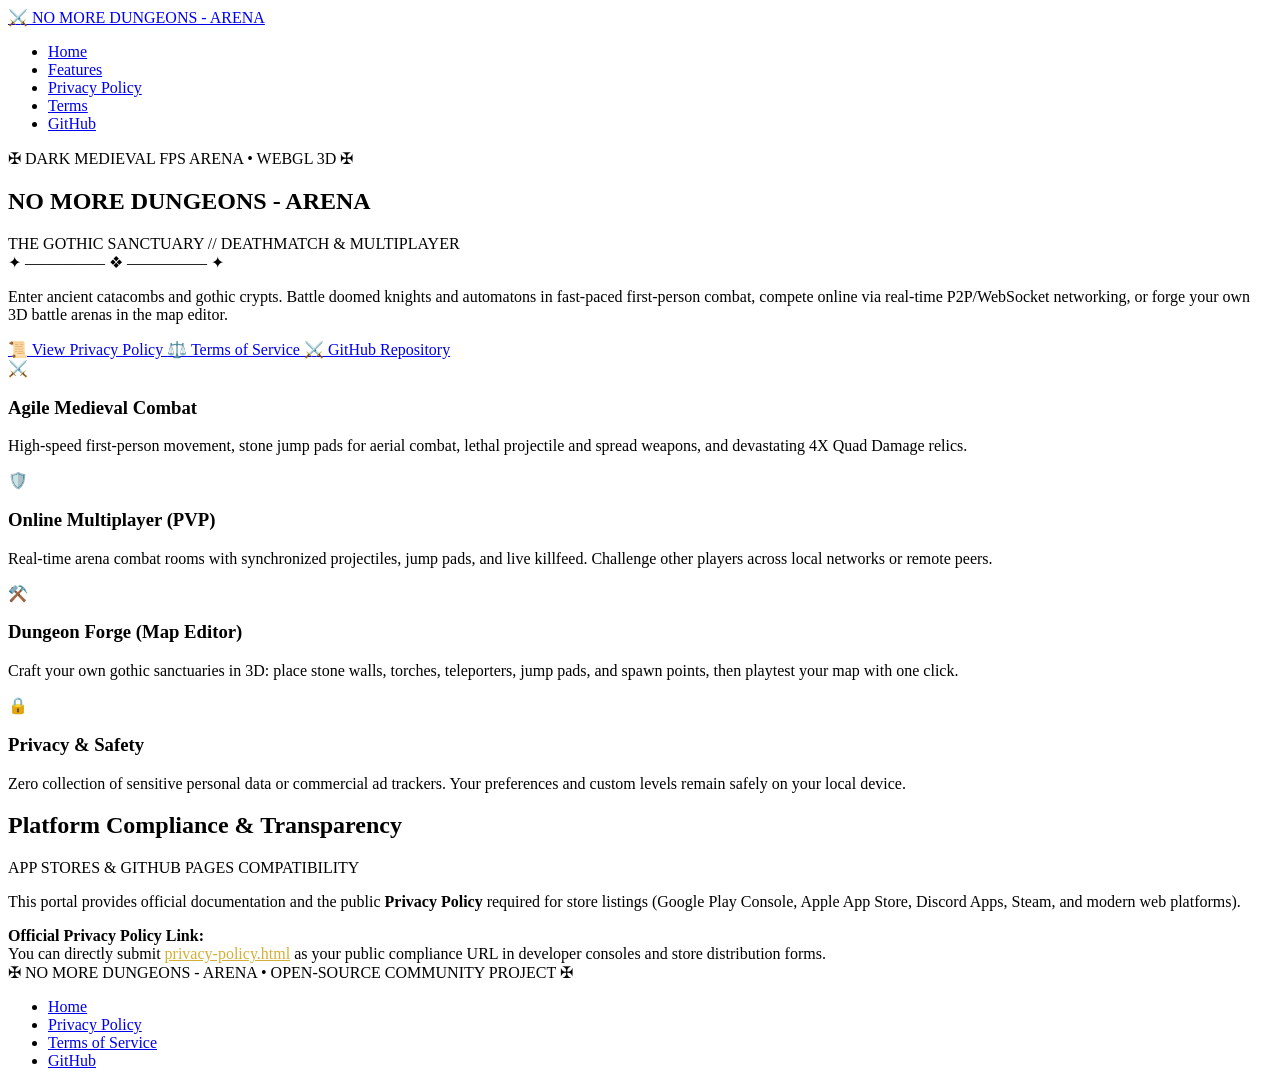
==== index.html @ 32643f44 "Start" ====
<!DOCTYPE html>
<html lang="en">
<head>
  <meta charset="UTF-8">
  <meta name="viewport" content="width=device-width, initial-scale=1.0">
  <meta name="description" content="No More Dungeons - Arena — Fast-paced dark medieval first-person shooter, online multiplayer, and 3D dungeon editor.">
  <title>No More Dungeons - Arena — Official Portal & Documentation</title>
  <link rel="stylesheet" href="./docs/styles.css">
  <style>
    /* Fallback in case /docs/styles.css is accessed from root */
    @import url('https://fonts.googleapis.com/css2?family=Cinzel:wght@600;700;800;900&family=MedievalSharp&family=Inter:wght@400;500;600;700&display=swap');
  </style>
</head>
<body>

  <!-- Site Header -->
  <header class="site-header">
    <div class="header-container">
      <a href="./index.html" class="brand">
        <span class="brand-icon">⚔️</span>
        <span class="brand-title">NO MORE DUNGEONS - ARENA</span>
      </a>
      <nav>
        <ul class="nav-links">
          <li><a href="./index.html" class="active">Home</a></li>
          <li><a href="#features">Features</a></li>
          <li><a href="./privacy-policy.html">Privacy Policy</a></li>
          <li><a href="./docs/terms.html">Terms</a></li>
          <li><a href="https://github.com/MOtaMore/no-more-dungeons_arena" target="_blank" rel="noopener noreferrer">GitHub</a></li>
        </ul>
      </nav>
    </div>
  </header>

  <!-- Main Content -->
  <main class="main-wrapper">

    <!-- Hero Card -->
    <section class="hero-card">
      <div class="hero-tag">✠ DARK MEDIEVAL FPS ARENA • WEBGL 3D ✠</div>
      <h1 class="hero-title">NO MORE DUNGEONS - ARENA</h1>
      <div class="hero-subtitle">THE GOTHIC SANCTUARY // DEATHMATCH & MULTIPLAYER</div>
      <div class="hero-divider">✦ ————— ❖ ————— ✦</div>
      <p class="hero-desc">
        Enter ancient catacombs and gothic crypts. Battle doomed knights and automatons in fast-paced first-person combat, compete online via real-time P2P/WebSocket networking, or forge your own 3D battle arenas in the map editor.
      </p>

      <div class="cta-buttons">
        <a href="./privacy-policy.html" class="btn btn-primary">
          <span>📜</span> View Privacy Policy
        </a>
        <a href="./docs/terms.html" class="btn btn-secondary">
          <span>⚖️</span> Terms of Service
        </a>
        <a href="https://github.com/MOtaMore/no-more-dungeons_arena" target="_blank" rel="noopener noreferrer" class="btn btn-secondary">
          <span>⚔️</span> GitHub Repository
        </a>
      </div>
    </section>

    <!-- Features Section -->
    <section id="features" class="features-grid">
      <div class="feature-card">
        <div class="feature-icon">⚔️</div>
        <h3 class="feature-title">Agile Medieval Combat</h3>
        <p class="feature-text">
          High-speed first-person movement, stone jump pads for aerial combat, lethal projectile and spread weapons, and devastating 4X Quad Damage relics.
        </p>
      </div>

      <div class="feature-card">
        <div class="feature-icon">🛡️</div>
        <h3 class="feature-title">Online Multiplayer (PVP)</h3>
        <p class="feature-text">
          Real-time arena combat rooms with synchronized projectiles, jump pads, and live killfeed. Challenge other players across local networks or remote peers.
        </p>
      </div>

      <div class="feature-card">
        <div class="feature-icon">⚒️</div>
        <h3 class="feature-title">Dungeon Forge (Map Editor)</h3>
        <p class="feature-text">
          Craft your own gothic sanctuaries in 3D: place stone walls, torches, teleporters, jump pads, and spawn points, then playtest your map with one click.
        </p>
      </div>

      <div class="feature-card">
        <div class="feature-icon">🔒</div>
        <h3 class="feature-title">Privacy & Safety</h3>
        <p class="feature-text">
          Zero collection of sensitive personal data or commercial ad trackers. Your preferences and custom levels remain safely on your local device.
        </p>
      </div>
    </section>

    <!-- Privacy Compliance Notice -->
    <section class="doc-box">
      <div class="doc-header">
        <h1>Platform Compliance & Transparency</h1>
        <div class="doc-meta">APP STORES & GITHUB PAGES COMPATIBILITY</div>
      </div>
      <div class="doc-section">
        <p>
          This portal provides official documentation and the public <b>Privacy Policy</b> required for store listings (Google Play Console, Apple App Store, Discord Apps, Steam, and modern web platforms).
        </p>
        <div class="highlight-box">
          <b>Official Privacy Policy Link:</b><br>
          You can directly submit <a href="./privacy-policy.html" style="color: #d4af37; text-decoration: underline;">privacy-policy.html</a> as your public compliance URL in developer consoles and store distribution forms.
        </div>
      </div>
    </section>

  </main>

  <!-- Site Footer -->
  <footer class="site-footer">
    <div class="footer-content">
      <div class="footer-text">
        ✠ NO MORE DUNGEONS - ARENA • OPEN-SOURCE COMMUNITY PROJECT ✠
      </div>
      <ul class="footer-nav">
        <li><a href="./index.html">Home</a></li>
        <li><a href="./privacy-policy.html">Privacy Policy</a></li>
        <li><a href="./docs/terms.html">Terms of Service</a></li>
        <li><a href="https://github.com/MOtaMore/no-more-dungeons_arena">GitHub</a></li>
      </ul>
    </div>
  </footer>

</body>
</html>
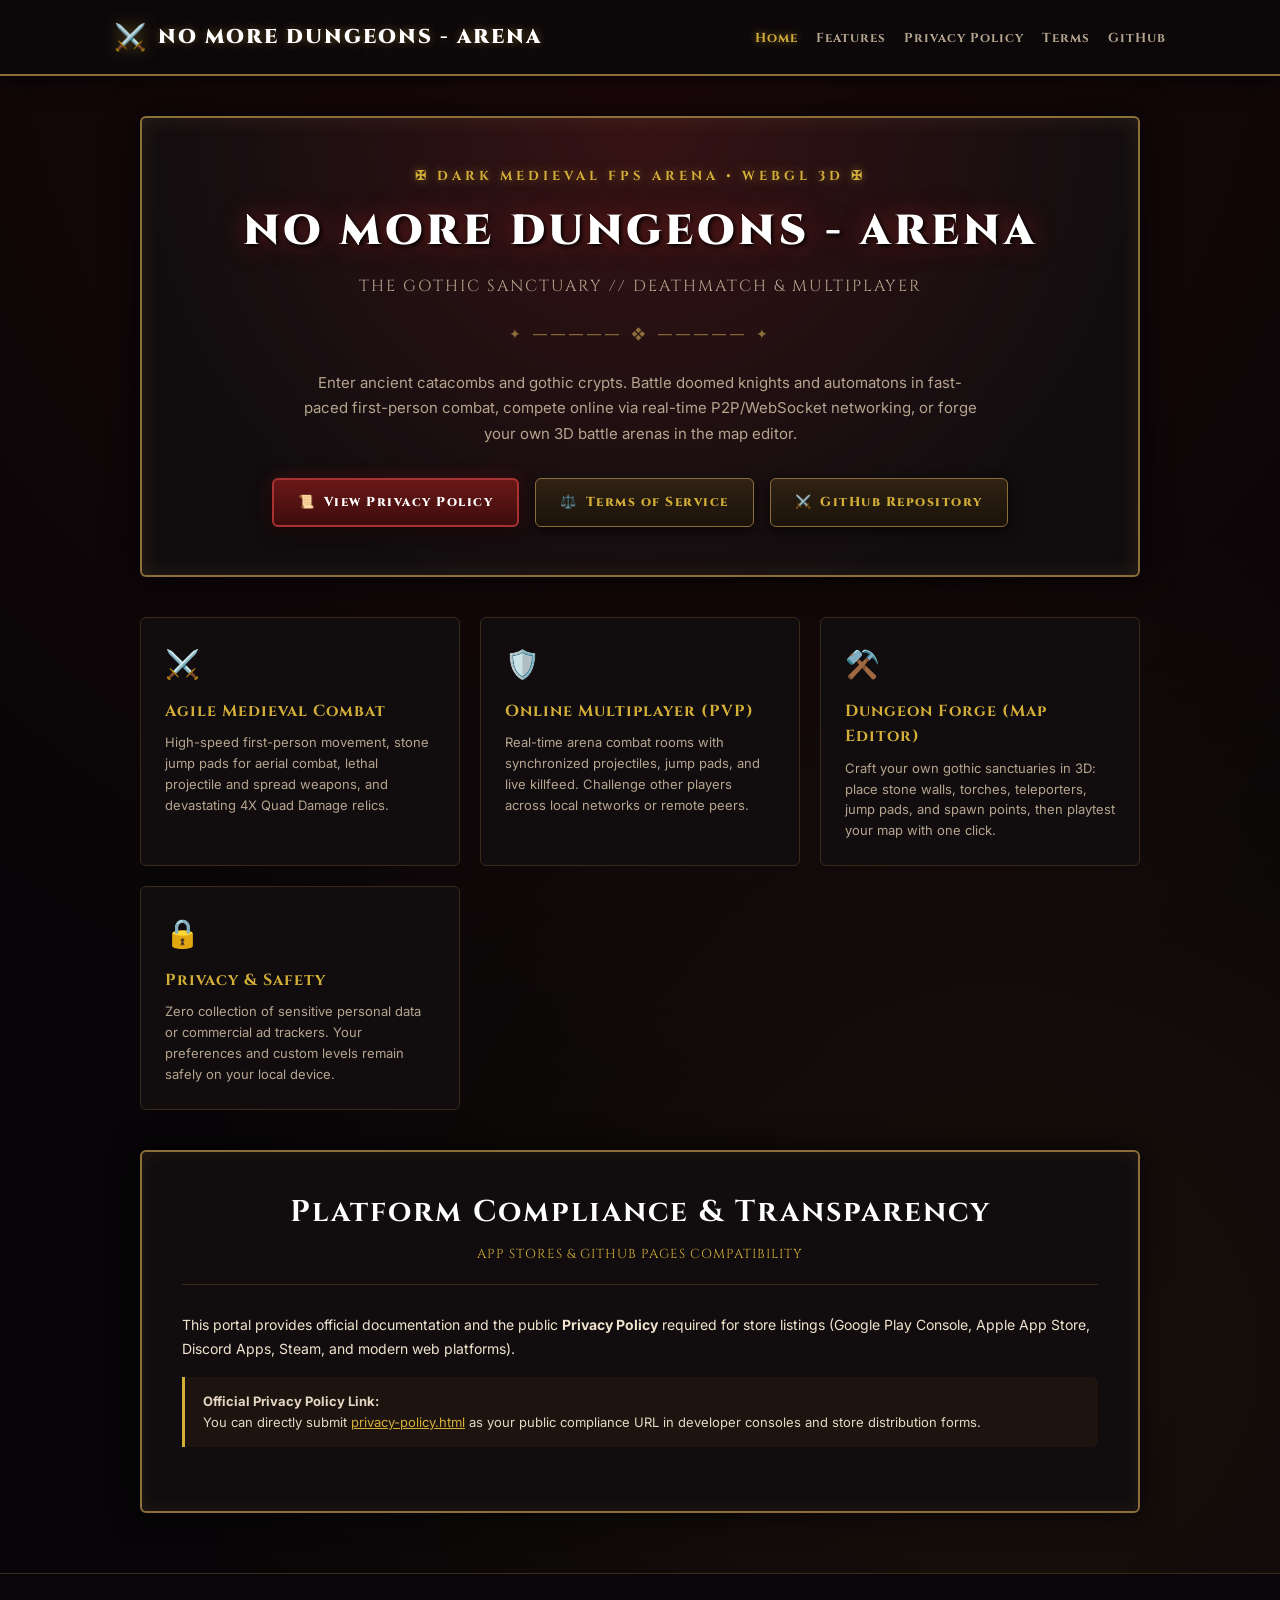
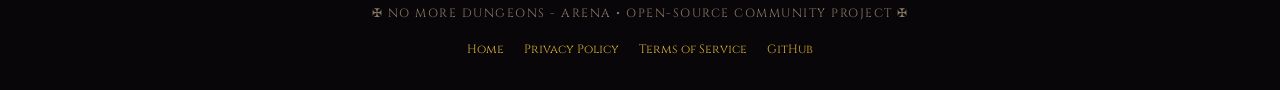
==== commit 4b27ab08: "Start3" ====
--- a/index.html
+++ b/index.html
@@ -5,7 +5,7 @@
   <meta name="viewport" content="width=device-width, initial-scale=1.0">
   <meta name="description" content="No More Dungeons - Arena — Fast-paced dark medieval first-person shooter, online multiplayer, and 3D dungeon editor.">
   <title>No More Dungeons - Arena — Official Portal & Documentation</title>
-  <link rel="stylesheet" href="./docs/styles.css">
+  <link rel="stylesheet" href="./styles.css">
   <style>
     /* Fallback in case /docs/styles.css is accessed from root */
     @import url('https://fonts.googleapis.com/css2?family=Cinzel:wght@600;700;800;900&family=MedievalSharp&family=Inter:wght@400;500;600;700&display=swap');
@@ -26,7 +26,7 @@
           <li><a href="#features">Features</a></li>
           <li><a href="./privacy-policy.html">Privacy Policy</a></li>
           <li><a href="./docs/terms.html">Terms</a></li>
-          <li><a href="https://github.com/MOtaMore/no-more-dungeons_arena" target="_blank" rel="noopener noreferrer">GitHub</a></li>
+          <li><a href="https://github.com/MOtaMore/no-more-dungeons_arena_privacy-policy" target="_blank" rel="noopener noreferrer">GitHub</a></li>
         </ul>
       </nav>
     </div>
--- a/styles.css
+++ b/styles.css
@@ -0,0 +1,398 @@
+@import url('https://fonts.googleapis.com/css2?family=Cinzel:wght@600;700;800;900&family=MedievalSharp&family=Inter:wght@400;500;600;700&display=swap');
+
+:root {
+  --bg-abyss: #070507;
+  --bg-card: #110d0f;
+  --bg-card-alt: #161113;
+  --border-gold: #8c6e3b;
+  --border-gold-glow: rgba(140, 110, 59, 0.35);
+  --border-subtle: #3a2a1c;
+  --text-parchment: #f0e4cf;
+  --text-muted: #b5a48e;
+  --accent-gold: #d4af37;
+  --accent-crimson: #a82424;
+  --accent-crimson-glow: rgba(168, 36, 36, 0.4);
+  --radius: 6px;
+}
+
+* {
+  box-sizing: border-box;
+  margin: 0;
+  padding: 0;
+}
+
+body {
+  background-color: var(--bg-abyss);
+  background-image: 
+    radial-gradient(circle at 50% 0%, rgba(138, 28, 28, 0.18) 0%, transparent 60%),
+    radial-gradient(circle at 80% 80%, rgba(184, 115, 51, 0.1) 0%, transparent 50%);
+  color: var(--text-parchment);
+  font-family: 'Inter', -apple-system, BlinkMacSystemFont, 'Segoe UI', Roboto, sans-serif;
+  line-height: 1.6;
+  min-height: 100vh;
+  display: flex;
+  flex-direction: column;
+}
+
+/* Custom scrollbar */
+::-webkit-scrollbar {
+  width: 8px;
+}
+::-webkit-scrollbar-track {
+  background: var(--bg-abyss);
+}
+::-webkit-scrollbar-thumb {
+  background: #4a3622;
+  border-radius: 4px;
+}
+::-webkit-scrollbar-thumb:hover {
+  background: #7a5a35;
+}
+
+/* Header & Navbar */
+.site-header {
+  border-bottom: 2px solid var(--border-gold);
+  background: rgba(13, 9, 11, 0.92);
+  backdrop-filter: blur(8px);
+  position: sticky;
+  top: 0;
+  z-index: 100;
+  box-shadow: 0 4px 20px rgba(0, 0, 0, 0.8);
+}
+
+.header-container {
+  max-width: 1100px;
+  margin: 0 auto;
+  padding: 16px 24px;
+  display: flex;
+  justify-content: space-between;
+  align-items: center;
+  flex-wrap: wrap;
+  gap: 16px;
+}
+
+.brand {
+  display: flex;
+  align-items: center;
+  gap: 12px;
+  text-decoration: none;
+  color: var(--text-parchment);
+}
+
+.brand-icon {
+  font-size: 26px;
+  filter: drop-shadow(0 0 8px rgba(212, 175, 55, 0.5));
+}
+
+.brand-title {
+  font-family: 'Cinzel', serif;
+  font-size: 20px;
+  font-weight: 900;
+  letter-spacing: 2px;
+  color: #fff;
+  text-shadow: 0 0 10px rgba(212, 175, 55, 0.4);
+}
+
+.nav-links {
+  display: flex;
+  gap: 18px;
+  align-items: center;
+  list-style: none;
+}
+
+.nav-links a {
+  font-family: 'Cinzel', serif;
+  color: var(--text-muted);
+  text-decoration: none;
+  font-size: 13px;
+  font-weight: 700;
+  letter-spacing: 1px;
+  transition: color 0.2s, text-shadow 0.2s;
+}
+
+.nav-links a:hover,
+.nav-links a.active {
+  color: var(--accent-gold);
+  text-shadow: 0 0 8px rgba(212, 175, 55, 0.6);
+}
+
+/* Main Container */
+.main-wrapper {
+  flex: 1;
+  max-width: 1000px;
+  width: 92%;
+  margin: 40px auto 60px auto;
+}
+
+/* Hero Section */
+.hero-card {
+  background: var(--bg-card);
+  background-image: 
+    radial-gradient(circle at 50% 0%, rgba(168, 36, 36, 0.25) 0%, rgba(17, 13, 15, 0.98) 75%);
+  border: 2px solid var(--border-gold);
+  border-radius: var(--radius);
+  padding: 48px 36px;
+  text-align: center;
+  box-shadow: 0 0 35px rgba(0, 0, 0, 0.9), inset 0 0 20px rgba(140, 110, 59, 0.2);
+  margin-bottom: 40px;
+  position: relative;
+  overflow: hidden;
+}
+
+.hero-tag {
+  color: var(--accent-gold);
+  font-family: 'Cinzel', serif;
+  font-size: 13px;
+  font-weight: 700;
+  letter-spacing: 4px;
+  margin-bottom: 12px;
+  text-shadow: 0 0 10px rgba(212, 175, 55, 0.5);
+}
+
+.hero-title {
+  font-family: 'Cinzel', serif;
+  font-size: 42px;
+  font-weight: 900;
+  letter-spacing: 4px;
+  color: #fff;
+  margin-bottom: 8px;
+  text-shadow: 2px 2px 4px #000, 0 0 25px rgba(168, 36, 36, 0.6);
+}
+
+.hero-subtitle {
+  font-family: 'Cinzel', serif;
+  font-size: 16px;
+  color: var(--text-muted);
+  letter-spacing: 2px;
+  margin-bottom: 24px;
+}
+
+.hero-divider {
+  color: var(--border-gold);
+  font-size: 14px;
+  letter-spacing: 4px;
+  margin-bottom: 24px;
+}
+
+.hero-desc {
+  max-width: 680px;
+  margin: 0 auto 32px auto;
+  font-size: 15px;
+  color: var(--text-muted);
+  line-height: 1.7;
+}
+
+.cta-buttons {
+  display: flex;
+  justify-content: center;
+  gap: 16px;
+  flex-wrap: wrap;
+}
+
+.btn {
+  font-family: 'Cinzel', serif;
+  font-size: 13px;
+  font-weight: 800;
+  letter-spacing: 1.5px;
+  padding: 12px 24px;
+  border-radius: var(--radius);
+  text-decoration: none;
+  cursor: pointer;
+  transition: all 0.2s;
+  display: inline-flex;
+  align-items: center;
+  gap: 8px;
+}
+
+.btn-primary {
+  background: linear-gradient(180deg, #6b1818 0%, #3d0c0c 100%);
+  color: #fff;
+  border: 2px solid #a83232;
+  box-shadow: 0 4px 15px rgba(0, 0, 0, 0.8), 0 0 16px var(--accent-crimson-glow);
+}
+
+.btn-primary:hover {
+  transform: translateY(-2px);
+  box-shadow: 0 6px 20px rgba(0, 0, 0, 0.9), 0 0 24px rgba(168, 36, 36, 0.6);
+}
+
+.btn-secondary {
+  background: linear-gradient(180deg, #302214 0%, #1a1209 100%);
+  color: var(--accent-gold);
+  border: 1px solid var(--border-gold);
+  box-shadow: 0 4px 12px rgba(0, 0, 0, 0.7);
+}
+
+.btn-secondary:hover {
+  transform: translateY(-2px);
+  border-color: var(--accent-gold);
+  box-shadow: 0 6px 16px rgba(0, 0, 0, 0.8), 0 0 14px var(--border-gold-glow);
+}
+
+/* Feature Grid */
+.features-grid {
+  display: grid;
+  grid-template-columns: repeat(auto-fit, minmax(280px, 1fr));
+  gap: 20px;
+  margin-bottom: 40px;
+}
+
+.feature-card {
+  background: var(--bg-card);
+  border: 1px solid var(--border-subtle);
+  border-radius: var(--radius);
+  padding: 24px;
+  transition: border-color 0.2s, transform 0.2s;
+}
+
+.feature-card:hover {
+  border-color: var(--border-gold);
+  transform: translateY(-2px);
+}
+
+.feature-icon {
+  font-size: 28px;
+  margin-bottom: 12px;
+}
+
+.feature-title {
+  font-family: 'Cinzel', serif;
+  font-size: 16px;
+  color: var(--accent-gold);
+  margin-bottom: 8px;
+  letter-spacing: 1px;
+}
+
+.feature-text {
+  font-size: 13px;
+  color: var(--text-muted);
+  line-height: 1.6;
+}
+
+/* Document & Policy Box */
+.doc-box {
+  background: var(--bg-card);
+  border: 2px solid var(--border-gold);
+  border-radius: var(--radius);
+  padding: 36px 40px;
+  box-shadow: 0 0 30px rgba(0,0,0,0.8), inset 0 0 15px rgba(140, 110, 59, 0.15);
+}
+
+.doc-header {
+  border-bottom: 1px solid var(--border-subtle);
+  padding-bottom: 20px;
+  margin-bottom: 28px;
+  text-align: center;
+}
+
+.doc-header h1 {
+  font-family: 'Cinzel', serif;
+  font-size: 30px;
+  color: #fff;
+  letter-spacing: 2px;
+  margin-bottom: 8px;
+}
+
+.doc-meta {
+  font-size: 13px;
+  color: var(--accent-gold);
+  font-family: 'Cinzel', serif;
+  letter-spacing: 1px;
+}
+
+.doc-section {
+  margin-bottom: 28px;
+}
+
+.doc-section h2 {
+  font-family: 'Cinzel', serif;
+  font-size: 18px;
+  color: var(--accent-gold);
+  letter-spacing: 1px;
+  margin-bottom: 12px;
+  border-bottom: 1px solid rgba(140, 110, 59, 0.3);
+  padding-bottom: 6px;
+}
+
+.doc-section p {
+  font-size: 14px;
+  color: var(--text-parchment);
+  line-height: 1.7;
+  margin-bottom: 12px;
+}
+
+.doc-section ul {
+  padding-left: 20px;
+  margin-bottom: 12px;
+}
+
+.doc-section li {
+  font-size: 14px;
+  color: var(--text-parchment);
+  line-height: 1.6;
+  margin-bottom: 6px;
+}
+
+.highlight-box {
+  background: rgba(35, 23, 18, 0.7);
+  border-left: 3px solid var(--accent-gold);
+  padding: 14px 18px;
+  margin: 16px 0;
+  border-radius: 0 var(--radius) var(--radius) 0;
+  font-size: 13px;
+  color: #e5d7c3;
+}
+
+/* Footer */
+.site-footer {
+  border-top: 1px solid var(--border-subtle);
+  background: #080608;
+  padding: 30px 24px;
+  margin-top: auto;
+  text-align: center;
+}
+
+.footer-content {
+  max-width: 1000px;
+  margin: 0 auto;
+  display: flex;
+  flex-direction: column;
+  gap: 12px;
+  align-items: center;
+}
+
+.footer-text {
+  font-family: 'Cinzel', serif;
+  font-size: 12px;
+  color: #8c7a67;
+  letter-spacing: 1.5px;
+}
+
+.footer-nav {
+  display: flex;
+  gap: 20px;
+  list-style: none;
+}
+
+.footer-nav a {
+  color: var(--accent-gold);
+  text-decoration: none;
+  font-size: 12px;
+  font-family: 'Cinzel', serif;
+}
+
+.footer-nav a:hover {
+  text-decoration: underline;
+}
+
+@media (max-width: 768px) {
+  .hero-title {
+    font-size: 28px;
+  }
+  .doc-box {
+    padding: 24px 20px;
+  }
+  .header-container {
+    flex-direction: column;
+  }
+}
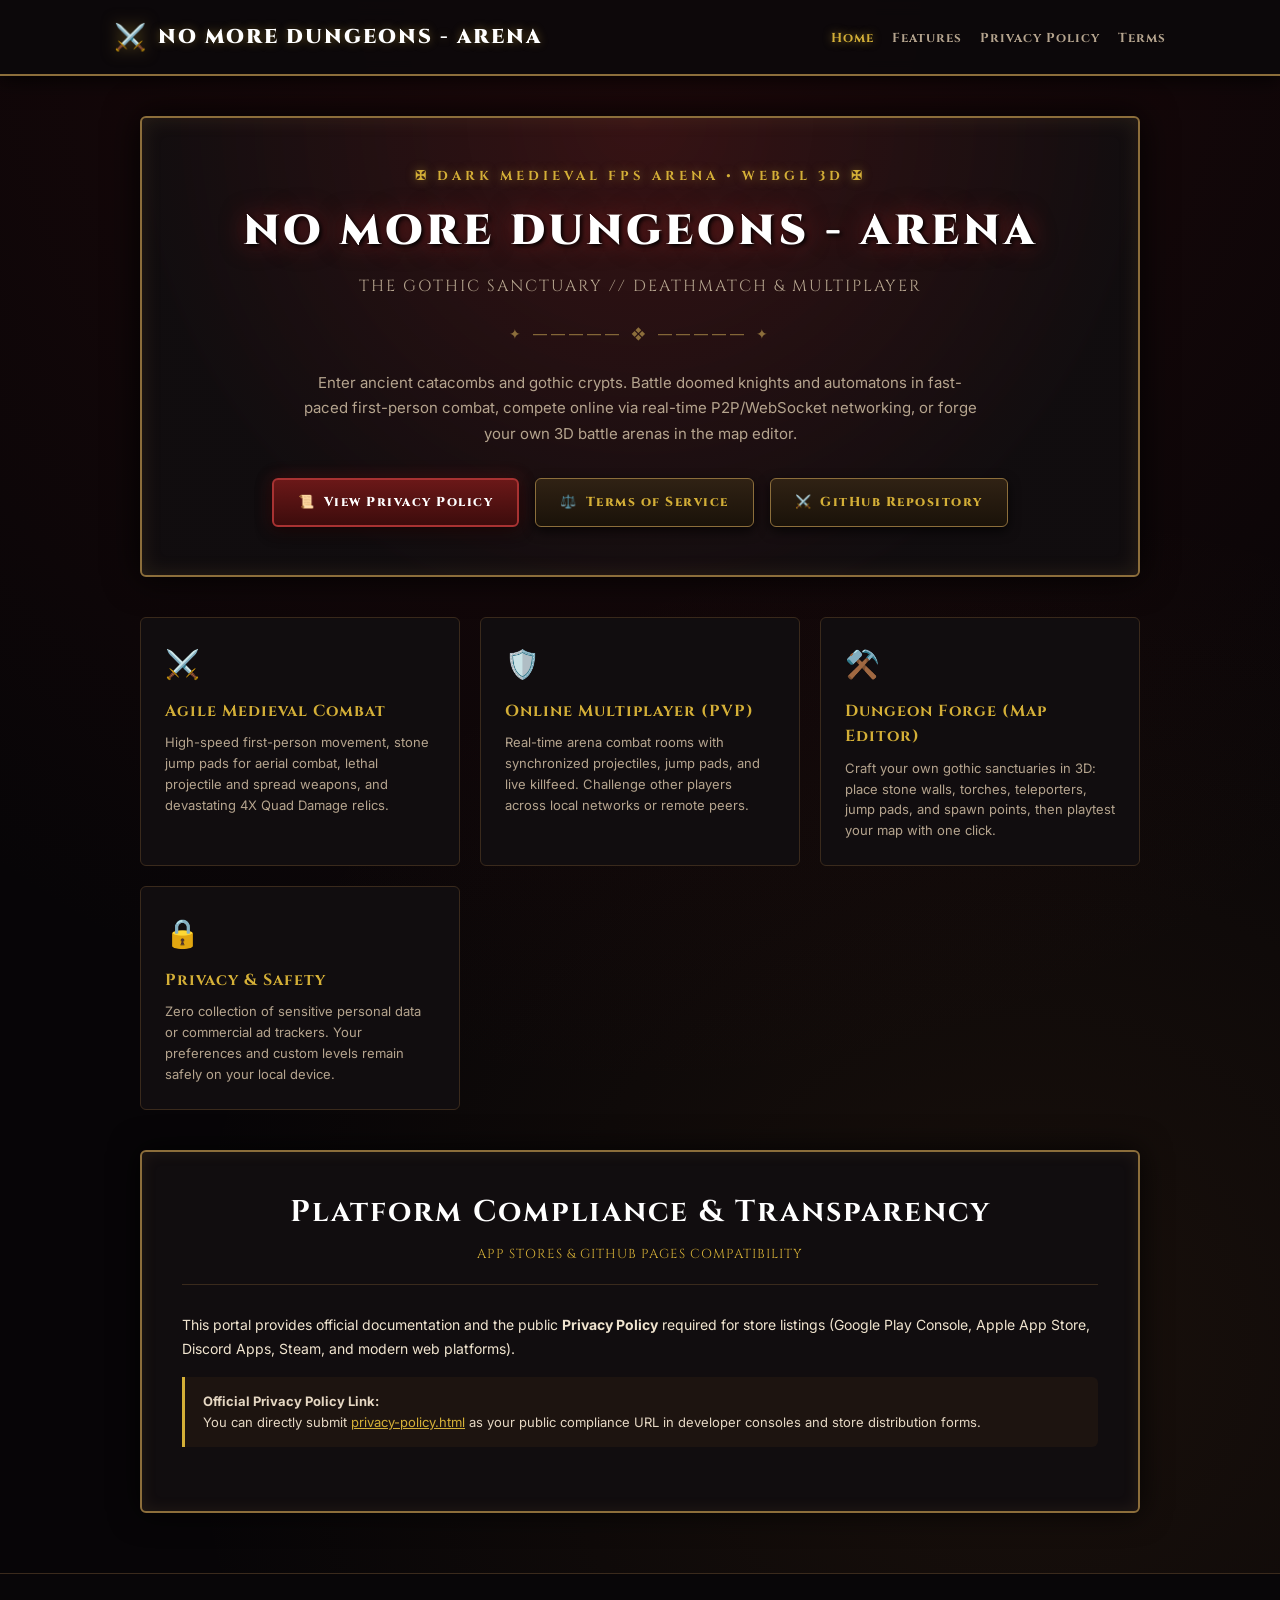
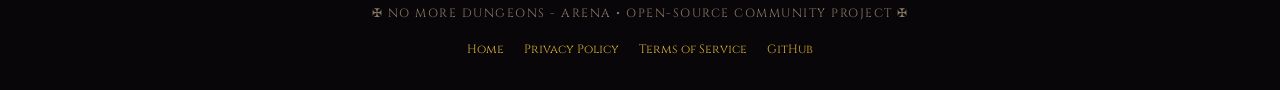
==== commit a75dd84e: "Start4" ====
--- a/index.html
+++ b/index.html
@@ -26,7 +26,6 @@
           <li><a href="#features">Features</a></li>
           <li><a href="./privacy-policy.html">Privacy Policy</a></li>
           <li><a href="./docs/terms.html">Terms</a></li>
-          <li><a href="https://github.com/MOtaMore/no-more-dungeons_arena_privacy-policy" target="_blank" rel="noopener noreferrer">GitHub</a></li>
         </ul>
       </nav>
     </div>
